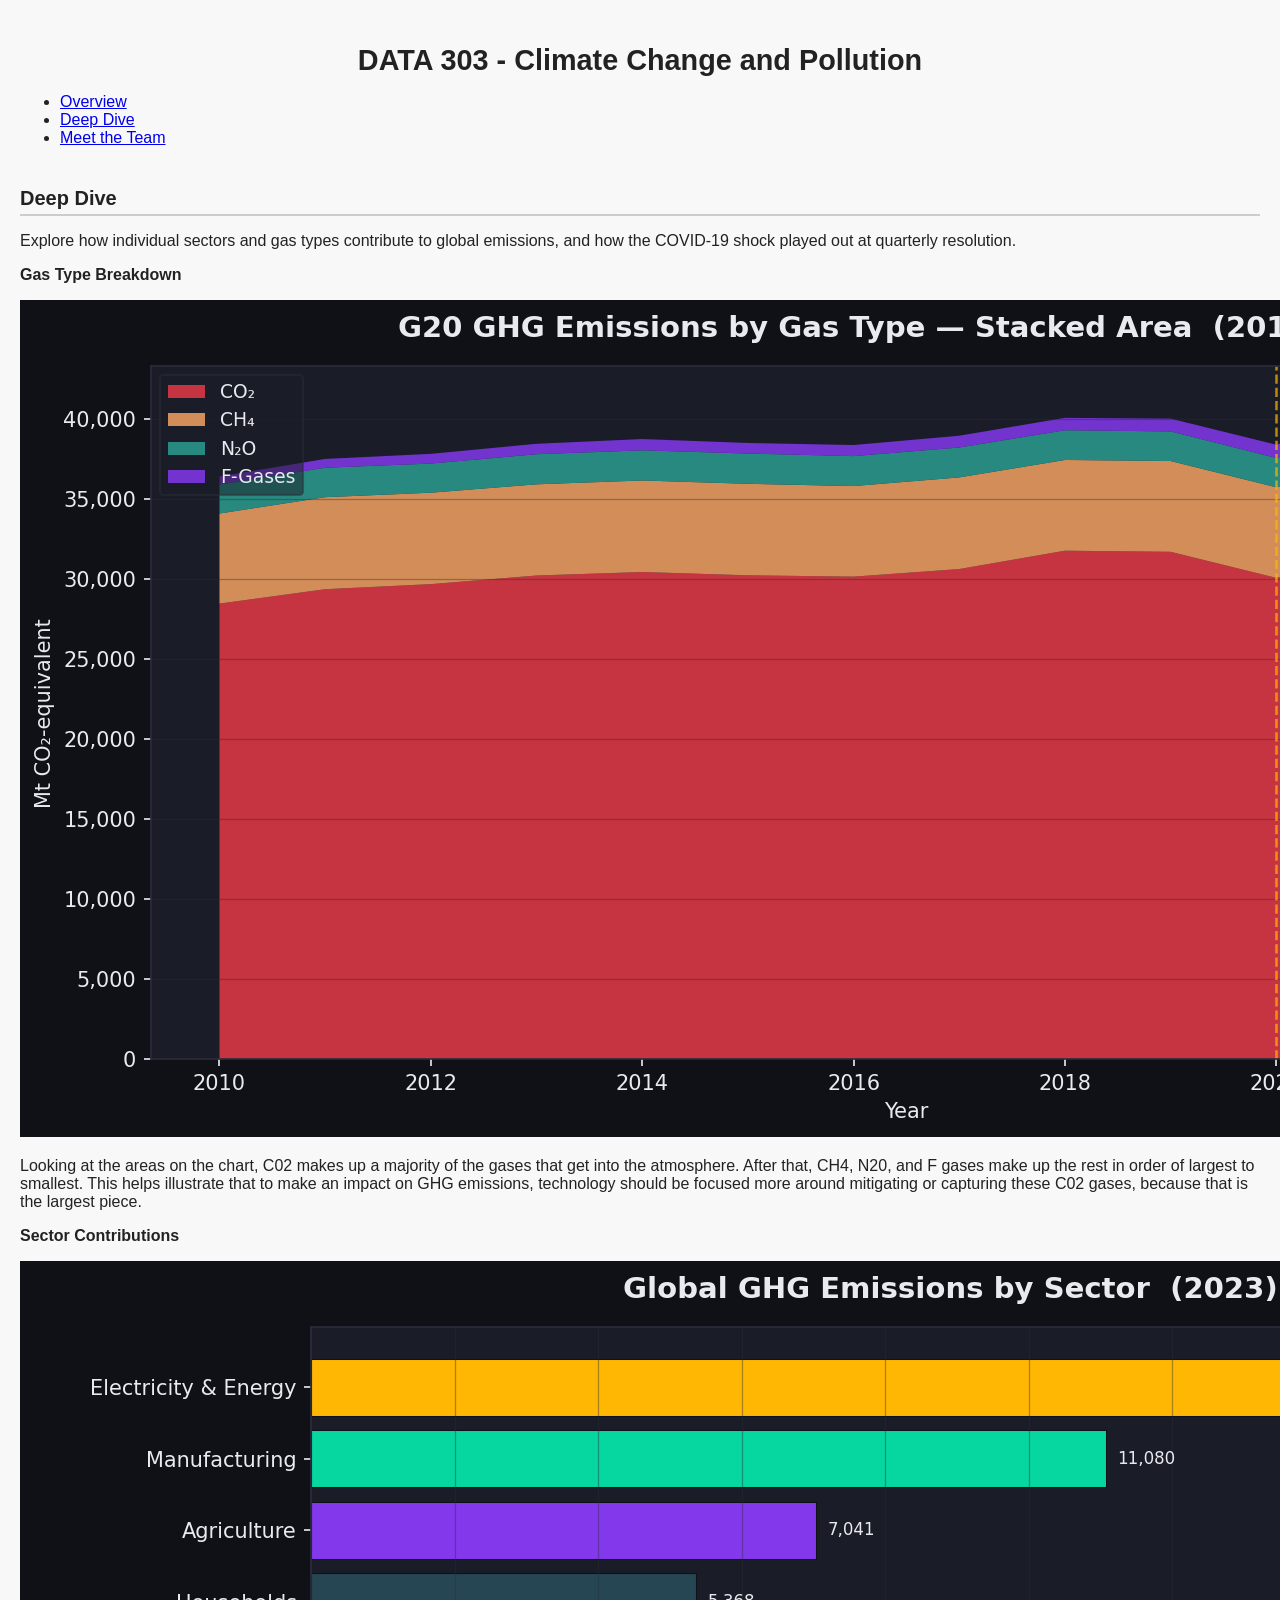
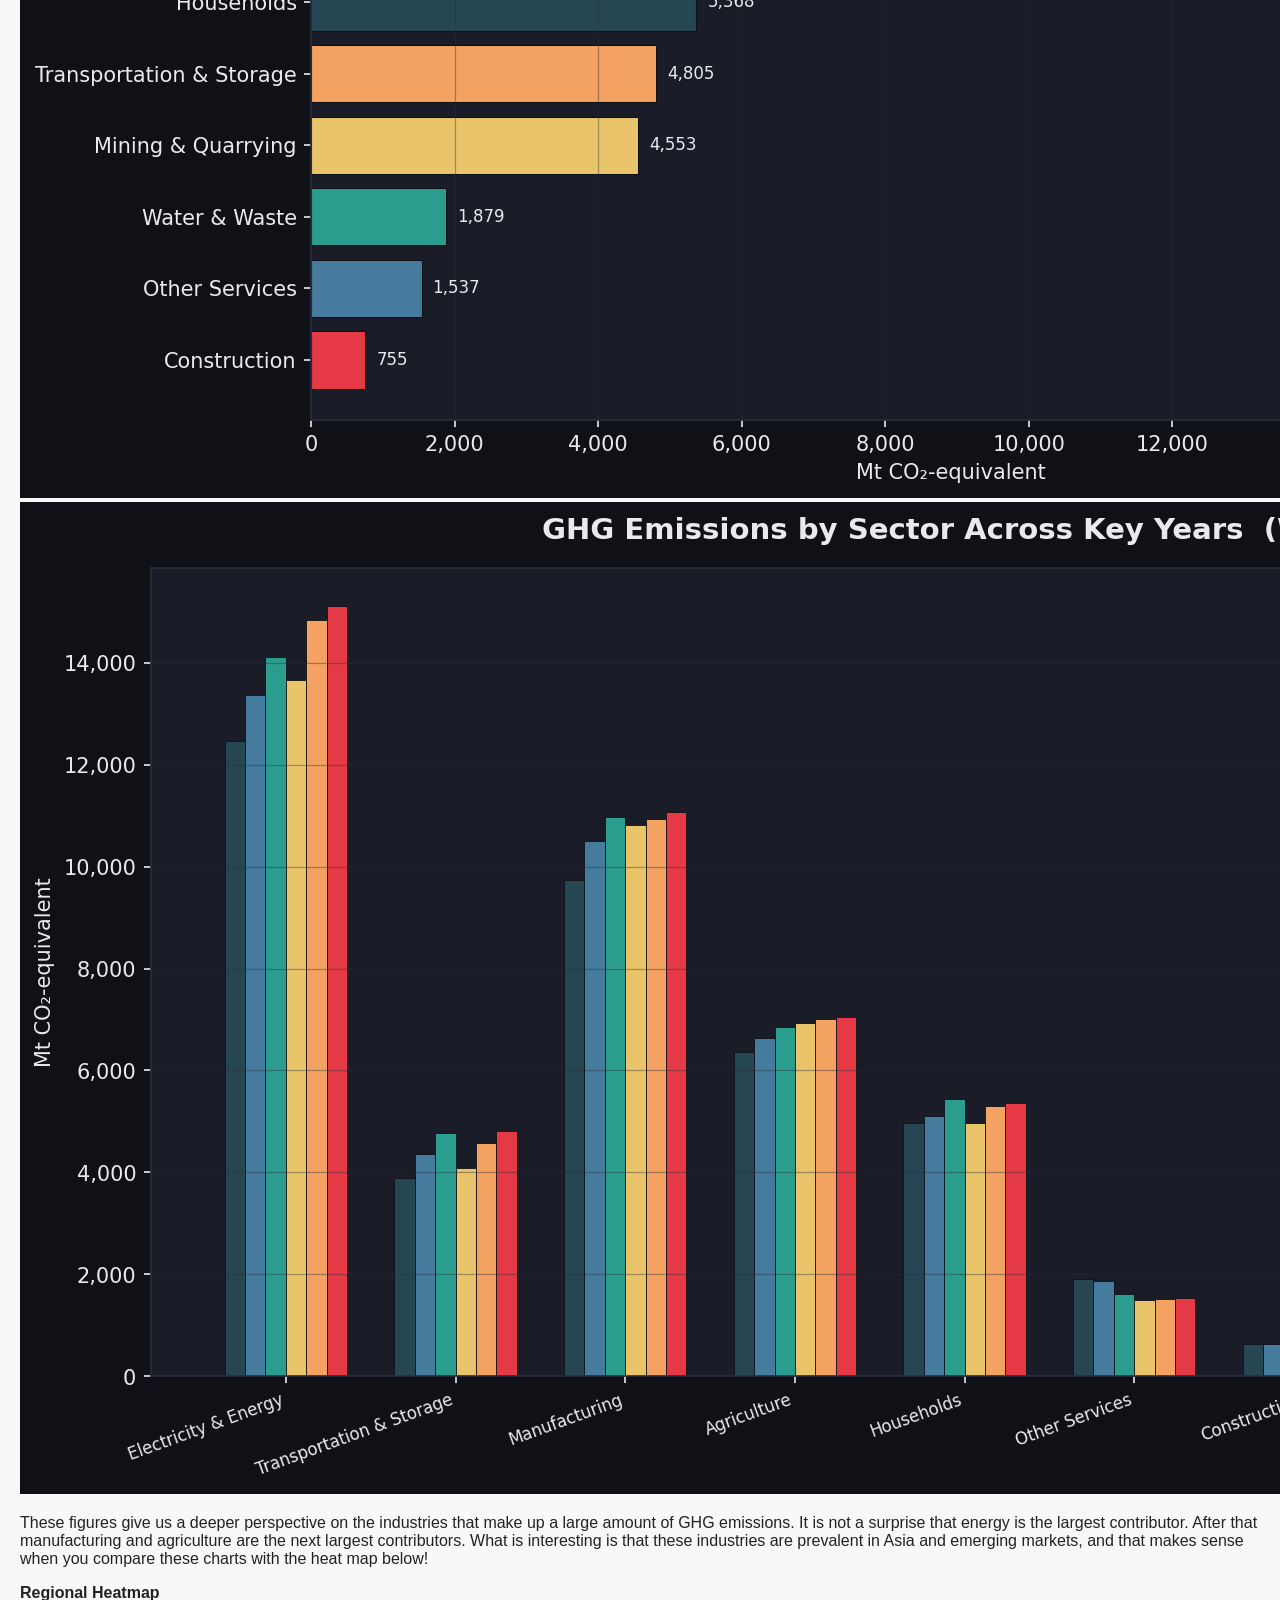
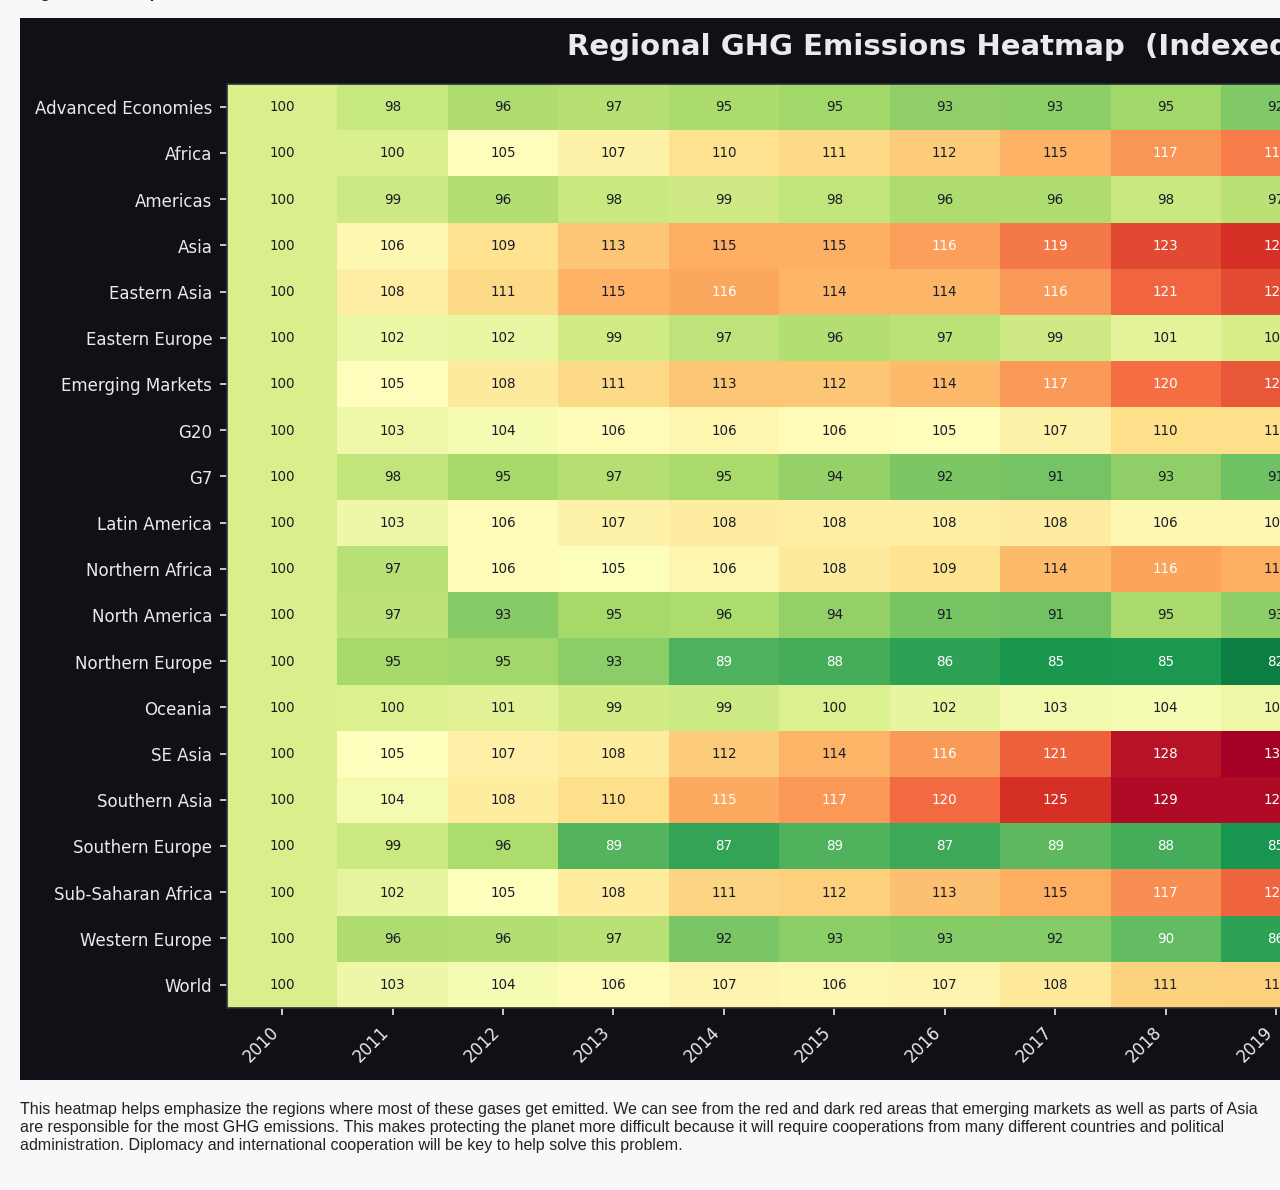
==== deep_dive.html @ d558dd02 "Added files for Final Assignment" ====
<!DOCTYPE html>
<html lang="en">
<head>
  <meta charset="UTF-8" />
  <meta name="viewport" content="width=device-width, initial-scale=1.0" />
  <link rel="stylesheet" href="style.css">
  <title>Deep Dive</title>
</head>
<body>

<nav>
  <h1>DATA 303 - Climate Change and Pollution</h1>
  <ul>
    <li><a href="ghg_report.html">Overview</a></li>
    <li><a href="#" class="active">Deep Dive</a></li>
    <li><a href="team.html" >Meet the Team</a></li>
  </ul>
</nav>

<div id="p2">

  <div class="page-header">
    <h2>Deep Dive</h2>
    <p>Explore how individual sectors and gas types contribute to global emissions, and how the COVID-19 shock played out at quarterly resolution.</p>
  </div>

  <div class="section">
    <h3>Gas Type Breakdown</h3>
    <div class="chart-block">
      <img src="02_gas_type_stacked_area.png" alt="Gas type stacked area" onclick="openLightbox(this.src)" />
      <p>
        Looking at the areas on the chart, C02 makes up a majority of the gases that get into the atmosphere. After that, CH4, N20, and F gases make up the rest in order of largest to smallest.
        This helps illustrate that to make an impact on GHG emissions, technology should be focused more around mitigating or capturing these C02 gases, because that is the largest piece.
      </p>
    </div>
  </div>

  <div class="section">
    <h3>Sector Contributions</h3>
      <div class="chart-block">
        <img src="03_sector_contributions.png" alt="Sector contributions" onclick="openLightbox(this.src)" />
      </div>
      <div class="chart-block">
        <img src="07_sector_race_grouped_bar.png" alt="Sector race grouped bar" onclick="openLightbox(this.src)" />
      </div>
    <p>
        These figures give us a deeper perspective on the industries that make up a large amount of GHG emissions. It is not a surprise that energy is the largest contributor.
        After that manufacturing and agriculture are the next largest contributors. What is interesting is that these industries are prevalent
        in Asia and emerging markets, and that makes sense when you compare these charts with the heat map below!
    </p>
  </div>

  <div class="section">
    <h3>Regional Heatmap</h3>
    <div class="chart-block">
      <img src="06_regional_heatmap.png" alt="Regional heatmap" onclick="openLightbox(this.src)" />
      <p>
        This heatmap helps emphasize the regions where most of these gases get emitted. We can see from the red and dark red areas
        that emerging markets as well as parts of Asia are responsible for the most GHG emissions. This makes protecting the planet more difficult
        because it will require cooperations from many different countries and political administration. Diplomacy and international cooperation will
        be key to help solve this problem.
      </p>
    </div>
  </div>

  <footer>
    
  </footer>
</div>

</body>
</html>
---- style.css ----
body {
    font-family: Arial, sans-serif;
    margin: 0;
    padding: 20px;
    background-color: #f8f8f8;
    color: #222;
}
h1 {
    text-align: center;
    font-size: 1.8em;
    margin-bottom: 10px;
}
.bottom-separator{
    border-bottom: 2px solid #ccc;
}
h2 {
    font-size: 1.25em;
    margin-top: 40px;
    margin-bottom: 8px;
    border-bottom: 2px solid #ccc;
    padding-bottom: 4px;
}
h3{
    font-size: 1em;
    text-align: left;
}
iframe {
    width: 100%;
    border: 1px solid #ddd;
    border-radius: 4px;
    background: white;
}
.viz-container {
    margin-bottom: 40px;
}
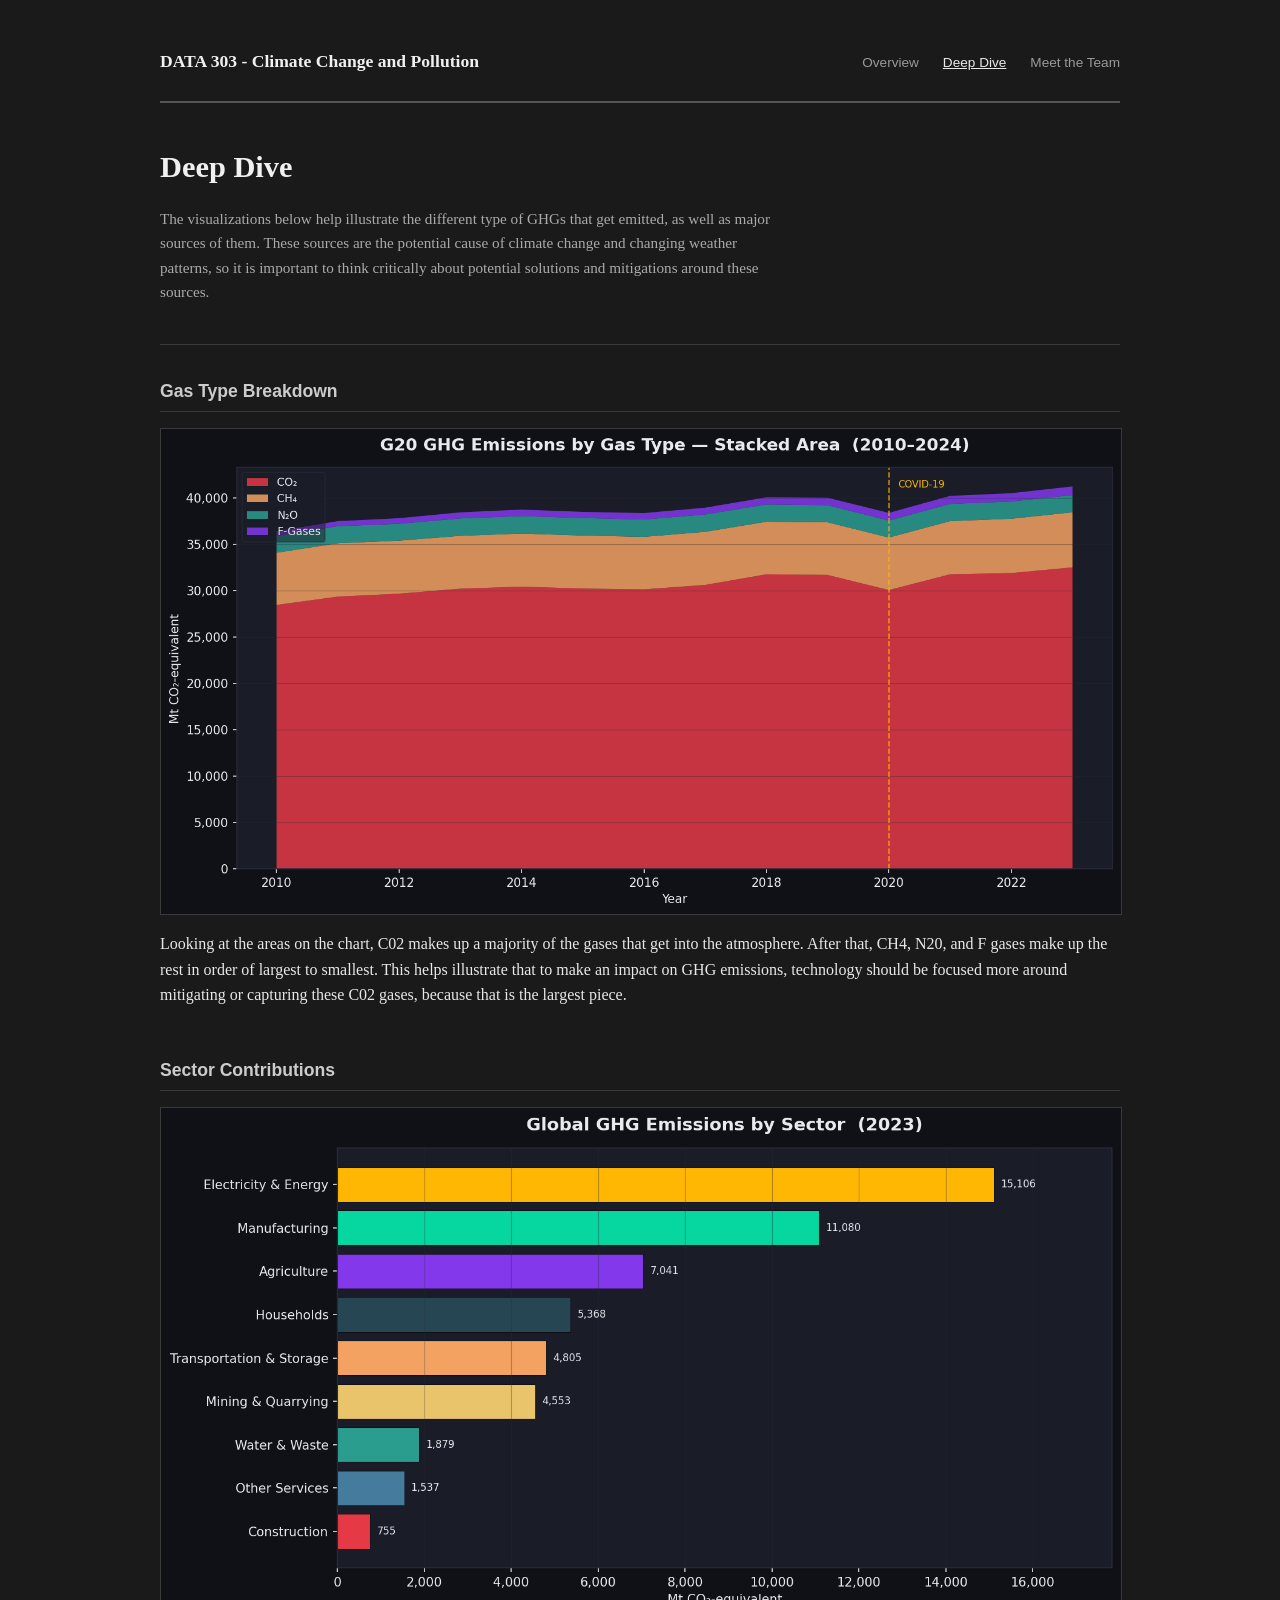
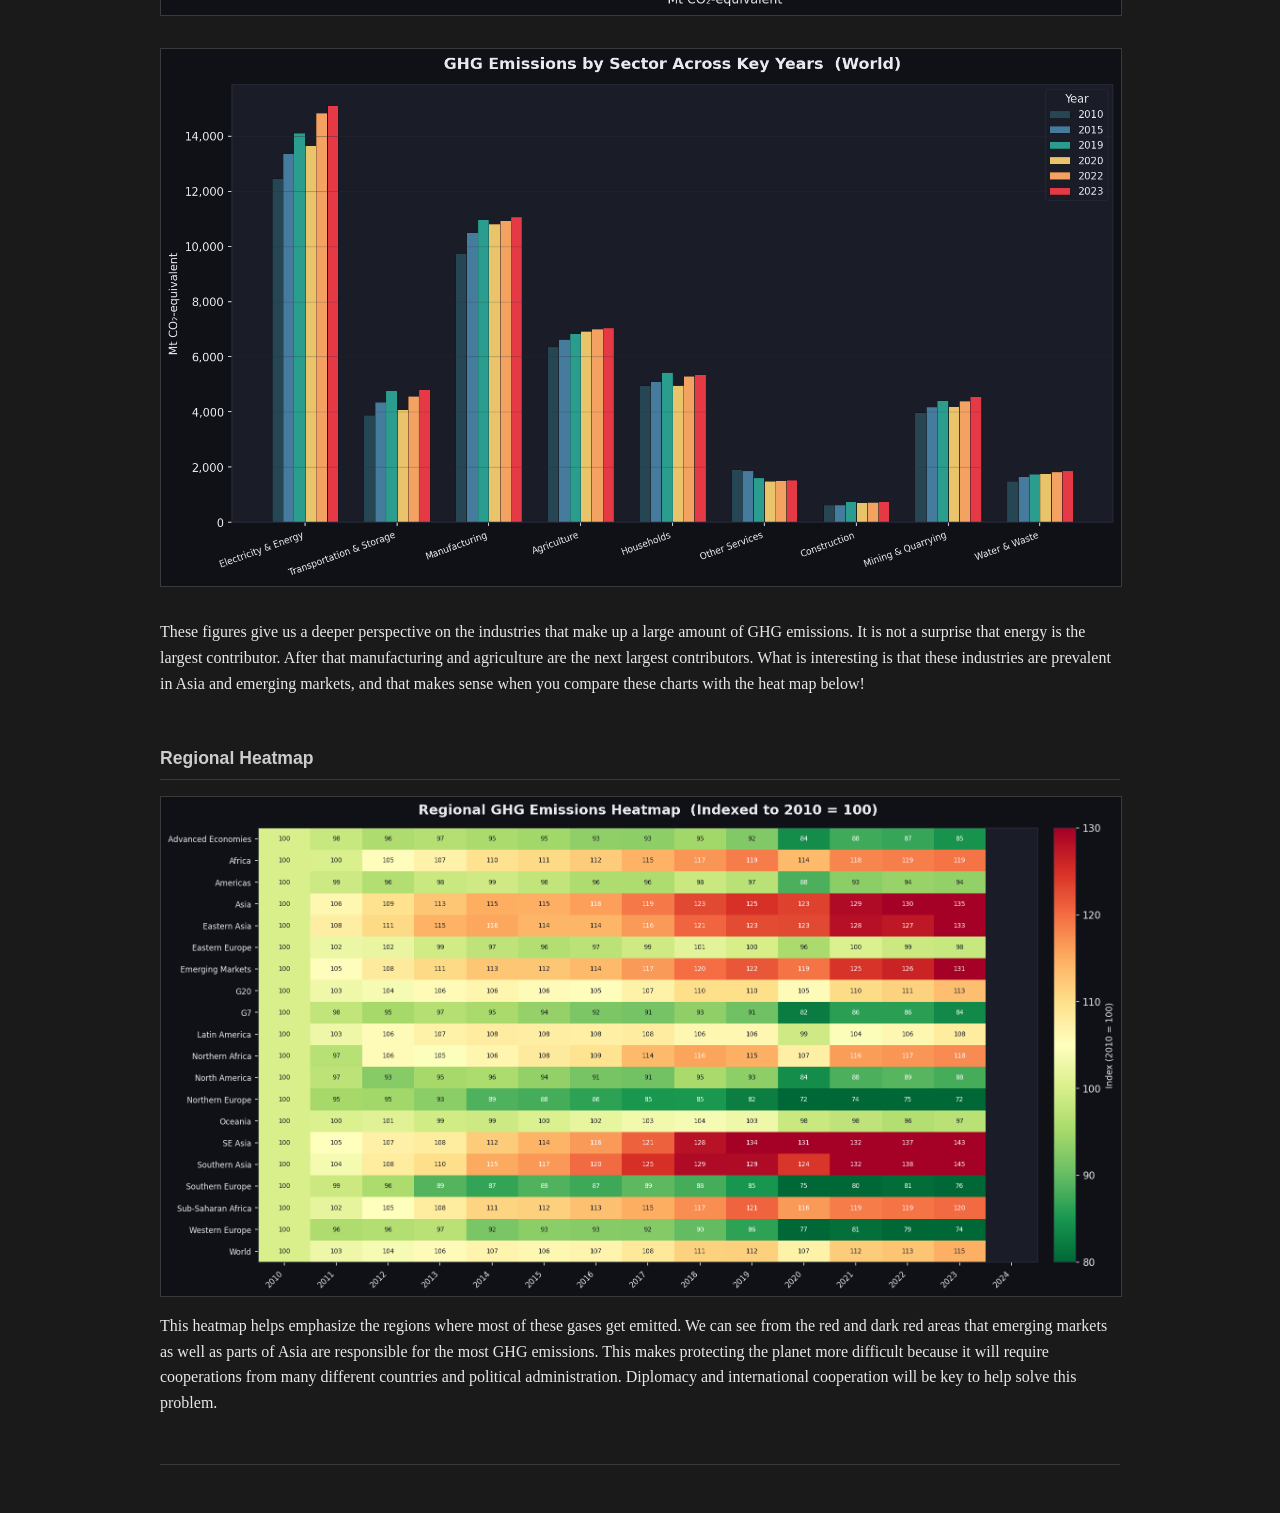
==== commit cb2b366e: "Update deep_dive.html" ====
--- a/deep_dive.html
+++ b/deep_dive.html
@@ -21,7 +21,9 @@
 
   <div class="page-header">
     <h2>Deep Dive</h2>
-    <p>Explore how individual sectors and gas types contribute to global emissions, and how the COVID-19 shock played out at quarterly resolution.</p>
+    <p>The visualizations below help illustrate the different type of GHGs that get emitted, as well as major sources of them.
+    These sources are the potential cause of climate change and changing weather patterns, so it is important to think critically about
+    potential solutions and mitigations around these sources.</p>
   </div>
 
   <div class="section">
@@ -69,4 +71,4 @@
 </div>
 
 </body>
-</html>+</html>
--- a/style.css
+++ b/style.css
@@ -1,35 +1,195 @@
 body {
-    font-family: Arial, sans-serif;
-    margin: 0;
-    padding: 20px;
-    background-color: #f8f8f8;
-    color: #222;
+      font-family: Georgia, serif;
+      max-width: 960px;
+      margin: 0 auto;
+      padding: 2rem 1.5rem;
+      background: #1a1a1a;
+      color: #e8e8e8;
+      line-height: 1.6;
 }
-h1 {
+
+nav {
+    border-bottom: 2px solid #555;
+    padding-bottom: 0.75rem;
+    margin-bottom: 2.5rem;
+    display: flex;
+    align-items: baseline;
+    justify-content: space-between;
+}
+
+nav h1 { font-size: 1.1rem; font-weight: bold; color: #f0f0f0; }
+
+nav ul { list-style: none; display: flex; gap: 1.5rem; padding: 0; margin: 0; }
+
+nav a {
+    text-decoration: none;
+    color: #999;
+    font-family: sans-serif;
+    font-size: 0.85rem;
+}
+
+nav a:hover, nav a.active { color: #e8e8e8; text-decoration: underline; }
+
+.page { display: none; }
+.page.active { display: block; }
+
+.page-header {
+    margin-bottom: 2rem;
+    border-bottom: 1px solid #3a3a3a;
+    padding-bottom: 1.5rem;
+}
+
+.page-header h2 { font-size: 1.9rem; margin-bottom: 0.4rem; color: #f0f0f0; }
+
+.page-header p { color: #aaa; font-size: 0.95rem; max-width: 620px; }
+
+.stats-row { display: flex; gap: 2rem; margin-bottom: 2rem; flex-wrap: wrap; }
+
+.stat { border-left: 3px solid #777; padding-left: 0.75rem; }
+
+.stat-value { font-size: 1.5rem; font-weight: bold; display: block; color: #f0f0f0; }
+
+.stat-label {
+    font-family: sans-serif;
+    font-size: 0.75rem;
+    color: #888;
+    text-transform: uppercase;
+    letter-spacing: 0.05em;
+}
+
+.callouts {
+    display: grid;
+    grid-template-columns: repeat(3, 1fr);
+    gap: 1rem;
+    margin-bottom: 2.5rem;
+}
+
+.callout {
+    background: #252525;
+    border: 1px solid #3a3a3a;
+    padding: 1rem 1.1rem;
+    font-family: sans-serif;
+    font-size: 0.85rem;
+    color: #ccc;
+}
+
+.callout strong { display: block; font-size: 1.4rem; margin-bottom: 0.3rem; font-family: Georgia, serif; color: #f0f0f0; }
+
+.callout-label {
+    font-size: 0.7rem;
+    text-transform: uppercase;
+    letter-spacing: 0.06em;
+    color: #777;
+    margin-bottom: 0.4rem;
+    display: block;
+}
+
+.section { margin-bottom: 3rem; }
+
+.section h3 {
+    font-size: 1.1rem;
+    border-bottom: 1px solid #3a3a3a;
+    padding-bottom: 0.4rem;
+    margin-bottom: 1rem;
+    font-family: sans-serif;
+    font-weight: 600;
+    color: #ccc;
+}
+
+.chart-block { margin-bottom: 2rem; }
+
+.chart-block img {
+    width: 100%;
+    height: auto;
+    display: block;
+    border: 1px solid #3a3a3a;
+    cursor: zoom-in;
+}
+
+.chart-caption { font-family: sans-serif; font-size: 0.8rem; color: #888; margin-top: 0.5rem; line-height: 1.5; }
+
+.chart-caption strong { color: #bbb; display: block; margin-bottom: 0.15rem; }
+
+.chart-grid-2 { display: grid; grid-template-columns: 1fr 1fr; gap: 1.5rem; }
+
+.lightbox {
+    display: none;
+    position: fixed;
+    inset: 0;
+    background: rgba(0,0,0,0.92);
+    z-index: 999;
+    align-items: center;
+    justify-content: center;
+    cursor: zoom-out;
+}
+
+.lightbox.open { display: flex; }
+
+.lightbox img { max-width: 95vw; max-height: 92vh; object-fit: contain; border: 1px solid #555; }
+
+.lightbox-close {
+    position: fixed;
+    top: 1rem; right: 1.2rem;
+    color: #ccc;
+    font-family: sans-serif;
+    font-size: 0.8rem;
+    cursor: pointer;
+    background: #333;
+    padding: 0.3rem 0.7rem;
+    border: 1px solid #555;
+}
+
+footer {
+    margin-top: 3rem;
+    border-top: 1px solid #3a3a3a;
+    padding-top: 1rem;
+    font-family: sans-serif;
+    font-size: 0.75rem;
+    color: #666;
+}
+
+.team-grid {
+      display: grid;
+      grid-template-columns: 1fr 1fr;
+      gap: 2.5rem 3rem;
+      margin-bottom: 3.5rem;
+}
+
+.team-member {
+    display: flex;
+    flex-direction: column;
+    align-items: center;
     text-align: center;
-    font-size: 1.8em;
-    margin-bottom: 10px;
 }
-.bottom-separator{
-    border-bottom: 2px solid #ccc;
+
+.headshot-wrap {
+    width: 180px;
+    height: 180px;
+    overflow: hidden;
+    border: 2px solid #ddd;
+    margin-bottom: 1.1rem;
+    background: #f0f0f0;
+    display: flex;
+    align-items: center;
+    justify-content: center;
+    flex-shrink: 0;
 }
-h2 {
-    font-size: 1.25em;
-    margin-top: 40px;
-    margin-bottom: 8px;
-    border-bottom: 2px solid #ccc;
-    padding-bottom: 4px;
+
+.headshot-wrap img {
+    width: 100%;
+    height: 100%;
+    object-fit: cover;
+    display: block;
 }
-h3{
-    font-size: 1em;
-    text-align: left;
+
+.member-name {
+    font-size: 1.15rem;
+    font-weight: bold;
+    font-family: Georgia, serif;
+    margin-bottom: 0.2rem;
 }
-iframe {
-    width: 100%;
-    border: 1px solid #ddd;
-    border-radius: 4px;
-    background: white;
+
+@media (max-width: 640px) {
+    .callouts, .chart-grid-2 { grid-template-columns: 1fr; }
+    .stats-row { gap: 1.2rem; }
 }
-.viz-container {
-    margin-bottom: 40px;
-}
